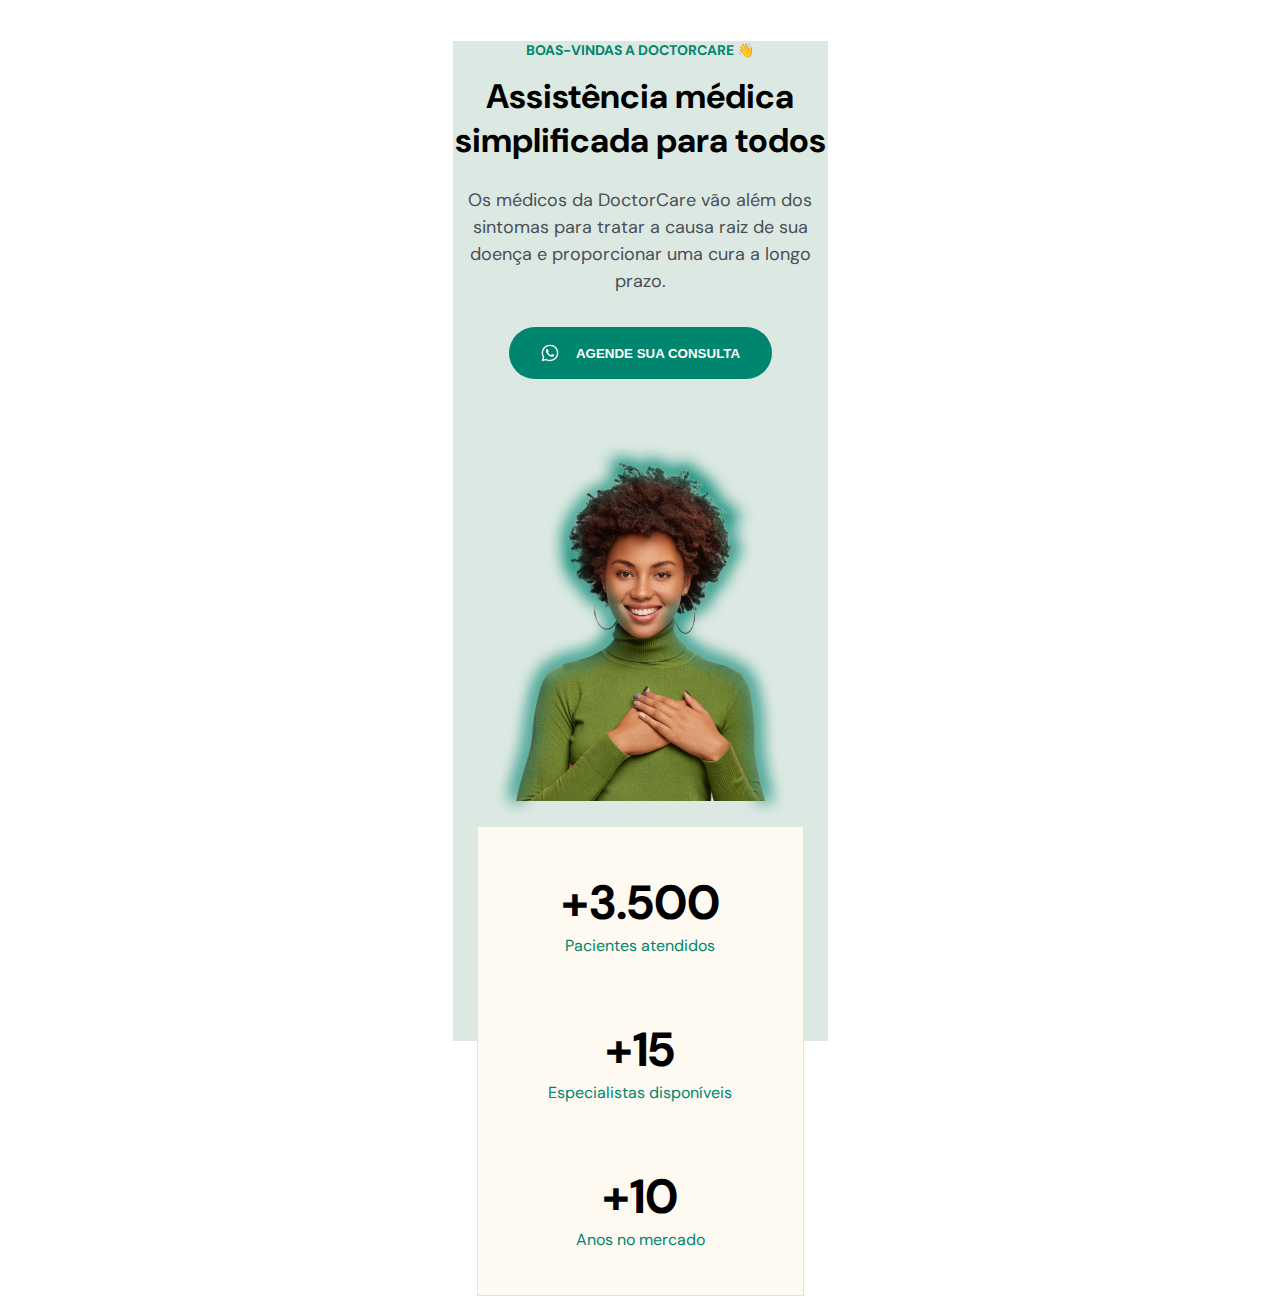
==== index.html @ 3f509d07 "NLW Return 🔥- First Class" ====
<!DOCTYPE html>
<html lang="en">

<head>
    <meta charset="UTF-8">
    <meta name="viewport" content="width=device-width, initial-scale=1.0">
    <title>DoctorCare</title>
    <link rel="stylesheet" href="style.css">
    <link rel="preconnect" href="https://fonts.googleapis.com">
    <link rel="preconnect" href="https://fonts.gstatic.com" crossorigin>
    <link href="https://fonts.googleapis.com/css2?family=DM+Sans:wght@400;700&display=swap" rel="stylesheet">
</head>

<body>
    <header>

        <h4>
            BOAS-VINDAS A DOCTORCARE 👋
        </h4>
        <h1>
            Assistência médica simplificada para todos
        </h1>
        <p>
            Os médicos da DoctorCare vão além dos sintomas para tratar a causa raiz de sua doença e proporcionar uma cura a
            longo prazo.
        </p>
        <button>
            <svg width="20" height="20" viewBox="0 0 20 20" fill="none" xmlns="http://www.w3.org/2000/svg">
                <path
                    d="M13.8337 11.6667C13.667 11.5833 12.5837 11.0833 12.417 11C12.2503 10.9167 12.0837 10.9167 11.917 11.0833C11.7503 11.25 11.417 11.75 11.2503 11.9167C11.167 12.0833 11.0003 12.0833 10.8337 12C10.2503 11.75 9.66699 11.4167 9.16699 11C8.75033 10.5833 8.33366 10.0833 8.00033 9.58334C7.91699 9.41668 8.00033 9.25001 8.08366 9.16668C8.16699 9.08334 8.25033 8.91668 8.41699 8.83334C8.50033 8.75001 8.58366 8.58334 8.58366 8.50001C8.66699 8.41668 8.66699 8.25001 8.58366 8.16668C8.50033 8.08334 8.08366 7.08334 7.91699 6.66668C7.83366 6.08334 7.66699 6.08334 7.50033 6.08334C7.41699 6.08334 7.25033 6.08334 7.08366 6.08334C6.91699 6.08334 6.66699 6.25001 6.58366 6.33334C6.08366 6.83334 5.83366 7.41668 5.83366 8.08334C5.91699 8.83334 6.16699 9.58334 6.66699 10.25C7.58366 11.5833 8.75033 12.6667 10.167 13.3333C10.5837 13.5 10.917 13.6667 11.3337 13.75C11.7503 13.9167 12.167 13.9167 12.667 13.8333C13.2503 13.75 13.7503 13.3333 14.0837 12.8333C14.2503 12.5 14.2503 12.1667 14.167 11.8333C14.167 11.8333 14.0003 11.75 13.8337 11.6667ZM15.917 4.08334C12.667 0.833344 7.41699 0.833344 4.16699 4.08334C1.50033 6.75001 1.00033 10.8333 2.83366 14.0833L1.66699 18.3333L6.08366 17.1667C7.33366 17.8333 8.66699 18.1667 10.0003 18.1667C14.5837 18.1667 18.2503 14.5 18.2503 9.91668C18.3337 7.75001 17.417 5.66668 15.917 4.08334ZM13.667 15.75C12.5837 16.4167 11.3337 16.8333 10.0003 16.8333C8.75033 16.8333 7.58366 16.5 6.50033 15.9167L6.25033 15.75L3.66699 16.4167L4.33366 13.9167L4.16699 13.6667C2.16699 10.3333 3.16699 6.16668 6.41699 4.08334C9.66699 2.00001 13.8337 3.08334 15.8337 6.25001C17.8337 9.50001 16.917 13.75 13.667 15.75Z"
                    fill="white" />
            </svg>
    
            Agende sua consulta
        </button>
        <img src="assets/Hero.png" alt="hero">
        <div class="bg">
            <div class="item-bg">
                <h3>+3.500</h3>
                <p>Pacientes atendidos</p>
            </div>
            <div class="item-bg">
                <h3>+15</h3>
                <p>Especialistas disponíveis</p>
            </div>
            <div class="item-bg">
                <h3>+10</h3>
                <p>Anos no mercado</p>
            </div>
        </div>
    </header>
</body>

</html>
---- style.css ----
* {
    margin: 0;
    box-sizing: border-box;
    padding: 0;
}

:root {
    font-size: 62.5%;
    --primary-color: hsl(170, 100%, 26%);
    --brand: hsl(148, 23%, 89%);
    --headline: hsl(210, 11%, 15%, );
    --paragraph: hsl(210, 9%, 31%);
}

body {
    font-family: 'DM Sans';
    font-size: 1.6rem;
    text-align: center;
}

header {
    background: var(--brand);
    width: 37.5rem;
    height: 100rem;
    margin-right: auto;
    margin-left: auto;
    margin-top: 4.1rem;
}

p {
    font-size: 1.8rem;
    line-height: 150%;
    font-weight: 400;
    color: var(--paragraph);
    margin-bottom: 3.2rem;
}

h1 {
    font-size: 3.4rem;
    color: var(--headline);
    line-height: 130%;
    margin-bottom: 2.4rem;
}

h4 {
    font-size: 1.4rem;
    margin-bottom: 1.6rem;
    color: var(--primary-color);
}

button {
    /* position: absolute; */
    border: none;
    border-radius: 4rem;

    width: 26.3rem;
    height: 5.2rem;

    background: var(--primary-color);
    color: hsl(0, 0%, 100%);
    size: 1.4rem;
    font-weight: 700;
    text-transform: uppercase;

    display: flex;
    justify-content: center;
    align-items: center;
    gap: 1.6rem;

    margin-left: auto;
    margin-right: auto;
    margin-bottom: 6rem;
}

.bg {
    width: 32.7rem;
    height: 47rem;
    background: #FFFAF1;
    margin-inline: auto;
    display: flex;
    flex-direction: column;
    justify-content: center;
    border: 0.01rem solid #DCE9E2;
    border-radius: 0.06rem;
    gap: 6rem;
}

.item-bg p {
    /* margin-bottom: 6rem; */
    margin: 0;
    color: var(--primary-color);
    font-size: 1.6rem;
}
.item-bg h3{
    color: var(--headline);
    font-size: 4.8rem;
}
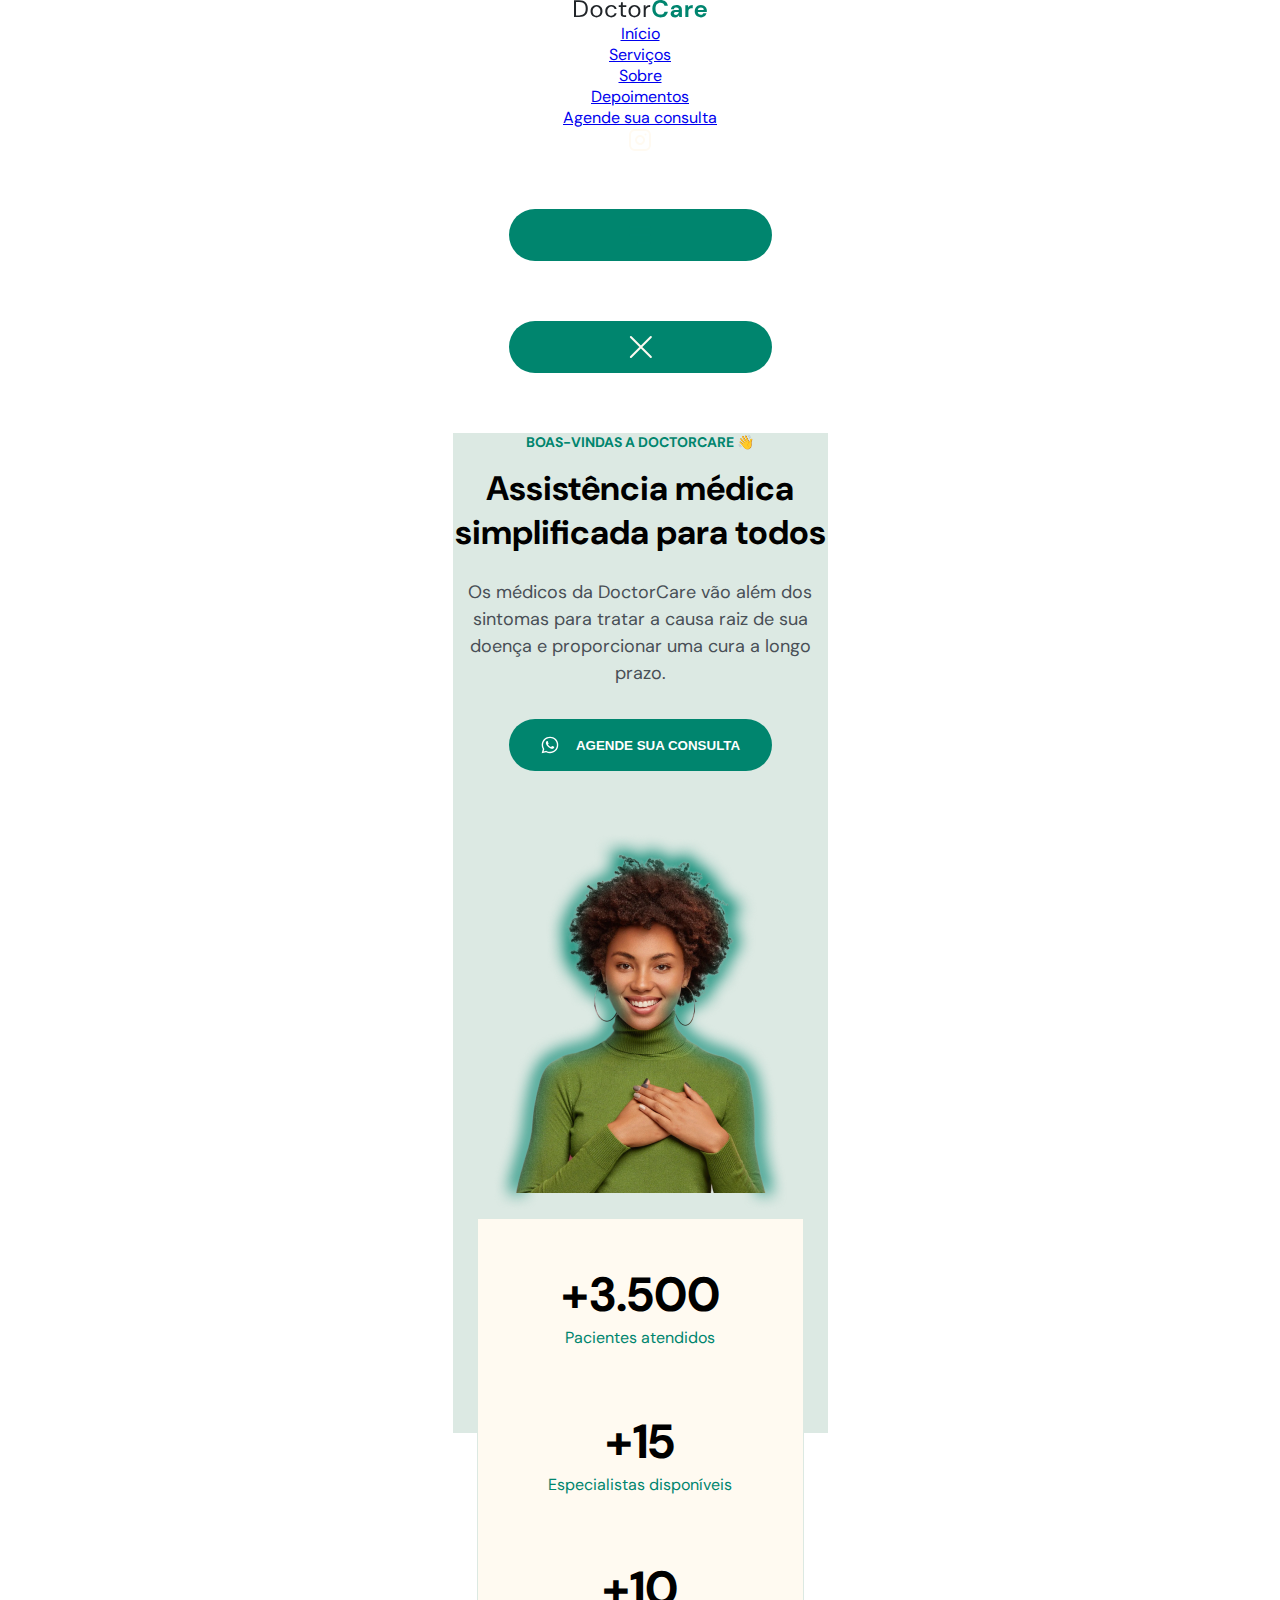
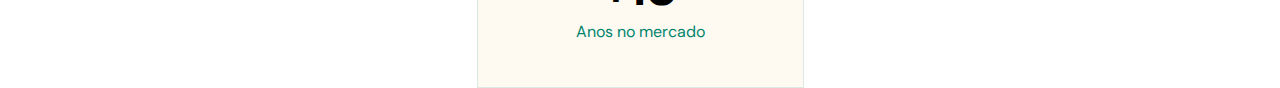
==== commit ce3ea3ae: "add content of navigation bar and menu" ====
--- a/index.html
+++ b/index.html
@@ -11,9 +11,108 @@
     <link href="https://fonts.googleapis.com/css2?family=DM+Sans:wght@400;700&display=swap" rel="stylesheet">
 </head>
 
-<body>
-    <header>
+<body onscroll="onScroll()">
+    <nav class="">
+        <div class="wrapper">
+            <a class="logo" href="#"><svg width="133" height="18" viewBox="0 0 133 18" fill="none"
+                    xmlns="http://www.w3.org/2000/svg">
+                    <path
+                        d="M0 17.088V0.287999H5.16C8.12 0.287999 10.296 1.04 11.688 2.544C13.096 4.048 13.8 6.112 13.8 8.736C13.8 11.312 13.096 13.352 11.688 14.856C10.296 16.344 8.12 17.088 5.16 17.088H0ZM2.016 15.408H5.112C6.744 15.408 8.04 15.144 9 14.616C9.976 14.072 10.672 13.304 11.088 12.312C11.504 11.304 11.712 10.112 11.712 8.736C11.712 7.328 11.504 6.12 11.088 5.112C10.672 4.104 9.976 3.328 9 2.784C8.04 2.24 6.744 1.968 5.112 1.968H2.016V15.408Z"
+                        fill="#212529" />
+                    <path
+                        d="M22.4949 17.376C21.3749 17.376 20.3669 17.12 19.4709 16.608C18.5749 16.096 17.8629 15.376 17.3349 14.448C16.8229 13.504 16.5669 12.4 16.5669 11.136C16.5669 9.872 16.8309 8.776 17.3589 7.848C17.8869 6.904 18.5989 6.176 19.4949 5.664C20.4069 5.152 21.4229 4.896 22.5429 4.896C23.6629 4.896 24.6709 5.152 25.5669 5.664C26.4629 6.176 27.1669 6.904 27.6789 7.848C28.2069 8.776 28.4709 9.872 28.4709 11.136C28.4709 12.4 28.2069 13.504 27.6789 14.448C27.1509 15.376 26.4309 16.096 25.5189 16.608C24.6229 17.12 23.6149 17.376 22.4949 17.376ZM22.4949 15.648C23.1829 15.648 23.8229 15.48 24.4149 15.144C25.0069 14.808 25.4869 14.304 25.8549 13.632C26.2229 12.96 26.4069 12.128 26.4069 11.136C26.4069 10.144 26.2229 9.312 25.8549 8.64C25.5029 7.968 25.0309 7.464 24.4389 7.128C23.8469 6.792 23.2149 6.624 22.5429 6.624C21.8549 6.624 21.2149 6.792 20.6229 7.128C20.0309 7.464 19.5509 7.968 19.1829 8.64C18.8149 9.312 18.6309 10.144 18.6309 11.136C18.6309 12.128 18.8149 12.96 19.1829 13.632C19.5509 14.304 20.0229 14.808 20.5989 15.144C21.1909 15.48 21.8229 15.648 22.4949 15.648Z"
+                        fill="#212529" />
+                    <path
+                        d="M37.2261 17.376C36.0901 17.376 35.0661 17.12 34.1541 16.608C33.2581 16.08 32.5461 15.352 32.0181 14.424C31.5061 13.48 31.2501 12.384 31.2501 11.136C31.2501 9.888 31.5061 8.8 32.0181 7.872C32.5461 6.928 33.2581 6.2 34.1541 5.688C35.0661 5.16 36.0901 4.896 37.2261 4.896C38.6341 4.896 39.8181 5.264 40.7781 6C41.7541 6.736 42.3701 7.72 42.6261 8.952H40.5621C40.4021 8.216 40.0101 7.648 39.3861 7.248C38.7621 6.832 38.0341 6.624 37.2021 6.624C36.5301 6.624 35.8981 6.792 35.3061 7.128C34.7141 7.464 34.2341 7.968 33.8661 8.64C33.4981 9.312 33.3141 10.144 33.3141 11.136C33.3141 12.128 33.4981 12.96 33.8661 13.632C34.2341 14.304 34.7141 14.816 35.3061 15.168C35.8981 15.504 36.5301 15.672 37.2021 15.672C38.0341 15.672 38.7621 15.472 39.3861 15.072C40.0101 14.656 40.4021 14.072 40.5621 13.32H42.6261C42.3861 14.52 41.7781 15.496 40.8021 16.248C39.8261 17 38.6341 17.376 37.2261 17.376Z"
+                        fill="#212529" />
+                    <path
+                        d="M50.2974 17.088C49.2094 17.088 48.3534 16.824 47.7294 16.296C47.1054 15.768 46.7934 14.816 46.7934 13.44V6.888H44.7294V5.184H46.7934L47.0574 2.328H48.8094V5.184H52.3134V6.888H48.8094V13.44C48.8094 14.192 48.9614 14.704 49.2654 14.976C49.5694 15.232 50.1054 15.36 50.8734 15.36H52.1214V17.088H50.2974Z"
+                        fill="#212529" />
+                    <path
+                        d="M60.4506 17.376C59.3306 17.376 58.3226 17.12 57.4266 16.608C56.5306 16.096 55.8186 15.376 55.2906 14.448C54.7786 13.504 54.5226 12.4 54.5226 11.136C54.5226 9.872 54.7866 8.776 55.3146 7.848C55.8426 6.904 56.5546 6.176 57.4506 5.664C58.3626 5.152 59.3786 4.896 60.4986 4.896C61.6186 4.896 62.6266 5.152 63.5226 5.664C64.4186 6.176 65.1226 6.904 65.6346 7.848C66.1626 8.776 66.4266 9.872 66.4266 11.136C66.4266 12.4 66.1626 13.504 65.6346 14.448C65.1066 15.376 64.3866 16.096 63.4746 16.608C62.5786 17.12 61.5706 17.376 60.4506 17.376ZM60.4506 15.648C61.1386 15.648 61.7786 15.48 62.3706 15.144C62.9626 14.808 63.4426 14.304 63.8106 13.632C64.1786 12.96 64.3626 12.128 64.3626 11.136C64.3626 10.144 64.1786 9.312 63.8106 8.64C63.4586 7.968 62.9866 7.464 62.3946 7.128C61.8026 6.792 61.1706 6.624 60.4986 6.624C59.8106 6.624 59.1706 6.792 58.5786 7.128C57.9866 7.464 57.5066 7.968 57.1386 8.64C56.7706 9.312 56.5866 10.144 56.5866 11.136C56.5866 12.128 56.7706 12.96 57.1386 13.632C57.5066 14.304 57.9786 14.808 58.5546 15.144C59.1466 15.48 59.7786 15.648 60.4506 15.648Z"
+                        fill="#212529" />
+                    <path
+                        d="M69.7097 17.088V5.184H71.5337L71.7017 7.464C72.0697 6.68 72.6297 6.056 73.3817 5.592C74.1337 5.128 75.0617 4.896 76.1657 4.896V7.008H75.6137C74.9097 7.008 74.2617 7.136 73.6697 7.392C73.0777 7.632 72.6057 8.048 72.2537 8.64C71.9017 9.232 71.7257 10.048 71.7257 11.088V17.088H69.7097Z"
+                        fill="#212529" />
+                    <path
+                        d="M86.4924 17.376C84.7964 17.376 83.3404 17.016 82.1244 16.296C80.9084 15.56 79.9724 14.544 79.3164 13.248C78.6604 11.936 78.3324 10.424 78.3324 8.712C78.3324 7 78.6604 5.488 79.3164 4.176C79.9724 2.864 80.9084 1.84 82.1244 1.104C83.3404 0.368 84.7964 0 86.4924 0C88.5084 0 90.1564 0.504 91.4364 1.512C92.7324 2.504 93.5404 3.904 93.8604 5.712H90.4764C90.2684 4.8 89.8204 4.088 89.1324 3.576C88.4604 3.048 87.5644 2.784 86.4444 2.784C84.8924 2.784 83.6764 3.312 82.7964 4.368C81.9164 5.424 81.4764 6.872 81.4764 8.712C81.4764 10.552 81.9164 12 82.7964 13.056C83.6764 14.096 84.8924 14.616 86.4444 14.616C87.5644 14.616 88.4604 14.376 89.1324 13.896C89.8204 13.4 90.2684 12.72 90.4764 11.856H93.8604C93.5404 13.584 92.7324 14.936 91.4364 15.912C90.1564 16.888 88.5084 17.376 86.4924 17.376Z"
+                        fill="#00856F" />
+                    <path
+                        d="M101.092 17.376C100.068 17.376 99.2278 17.216 98.5718 16.896C97.9158 16.56 97.4277 16.12 97.1077 15.576C96.7878 15.032 96.6278 14.432 96.6278 13.776C96.6278 12.672 97.0598 11.776 97.9238 11.088C98.7878 10.4 100.084 10.056 101.812 10.056H104.836V9.768C104.836 8.952 104.604 8.352 104.14 7.968C103.676 7.584 103.1 7.392 102.412 7.392C101.788 7.392 101.244 7.544 100.78 7.848C100.316 8.136 100.028 8.568 99.9157 9.144H96.9157C96.9958 8.28 97.2837 7.528 97.7797 6.888C98.2917 6.248 98.9477 5.76 99.7477 5.424C100.548 5.072 101.444 4.896 102.436 4.896C104.132 4.896 105.468 5.32 106.444 6.168C107.42 7.016 107.908 8.216 107.908 9.768V17.088H105.292L105.004 15.168C104.652 15.808 104.156 16.336 103.516 16.752C102.892 17.168 102.084 17.376 101.092 17.376ZM101.788 14.976C102.668 14.976 103.348 14.688 103.828 14.112C104.324 13.536 104.636 12.824 104.764 11.976H102.148C101.332 11.976 100.748 12.128 100.396 12.432C100.044 12.72 99.8678 13.08 99.8678 13.512C99.8678 13.976 100.044 14.336 100.396 14.592C100.748 14.848 101.212 14.976 101.788 14.976Z"
+                        fill="#00856F" />
+                    <path
+                        d="M111.319 17.088V5.184H114.055L114.343 7.416C114.775 6.648 115.359 6.04 116.095 5.592C116.847 5.128 117.727 4.896 118.735 4.896V8.136H117.871C117.199 8.136 116.599 8.24 116.071 8.448C115.543 8.656 115.127 9.016 114.823 9.528C114.535 10.04 114.391 10.752 114.391 11.664V17.088H111.319Z"
+                        fill="#00856F" />
+                    <path
+                        d="M126.888 17.376C125.688 17.376 124.624 17.12 123.696 16.608C122.768 16.096 122.04 15.376 121.512 14.448C120.984 13.52 120.72 12.448 120.72 11.232C120.72 10 120.976 8.904 121.488 7.944C122.016 6.984 122.736 6.24 123.648 5.712C124.576 5.168 125.664 4.896 126.912 4.896C128.08 4.896 129.112 5.152 130.008 5.664C130.904 6.176 131.6 6.88 132.096 7.776C132.608 8.656 132.864 9.64 132.864 10.728C132.864 10.904 132.856 11.088 132.84 11.28C132.84 11.472 132.832 11.672 132.816 11.88H123.768C123.832 12.808 124.152 13.536 124.728 14.064C125.32 14.592 126.032 14.856 126.864 14.856C127.488 14.856 128.008 14.72 128.424 14.448C128.856 14.16 129.176 13.792 129.384 13.344H132.504C132.28 14.096 131.904 14.784 131.376 15.408C130.864 16.016 130.224 16.496 129.456 16.848C128.704 17.2 127.848 17.376 126.888 17.376ZM126.912 7.392C126.16 7.392 125.496 7.608 124.92 8.04C124.344 8.456 123.976 9.096 123.816 9.96H129.744C129.696 9.176 129.408 8.552 128.88 8.088C128.352 7.624 127.696 7.392 126.912 7.392Z"
+                        fill="#00856F" />
+                </svg>
+            </a>
+            <div class="menu">
+                <ul>
+                    <li><a href="#">Início</a></li>
+                    <li><a href="#">Serviços</a></li>
+                    <li><a href="#">Sobre</a></li>
+                    <li><a href="#">Depoimentos</a></li>
+                </ul>
+                <a href="#" class="button">Agende sua consulta</a>
+                <ul class="social-links">
+                    <li><a href="#">
+                            <svg width="24" height="24" viewBox="0 0 24 24" fill="none"
+                                xmlns="http://www.w3.org/2000/svg">
+                                <path
+                                    d="M17 1.99997H7C4.23858 1.99997 2 4.23855 2 6.99997V17C2 19.7614 4.23858 22 7 22H17C19.7614 22 22 19.7614 22 17V6.99997C22 4.23855 19.7614 1.99997 17 1.99997Z"
+                                    stroke="#FFFAF1" stroke-width="2" stroke-linecap="round" stroke-linejoin="round" />
+                                <path
+                                    d="M15.9997 11.3701C16.1231 12.2023 15.981 13.0523 15.5935 13.7991C15.206 14.5459 14.5929 15.1515 13.8413 15.5297C13.0898 15.908 12.2382 16.0397 11.4075 15.906C10.5768 15.7723 9.80947 15.3801 9.21455 14.7852C8.61962 14.1903 8.22744 13.4229 8.09377 12.5923C7.96011 11.7616 8.09177 10.91 8.47003 10.1584C8.84829 9.40691 9.45389 8.7938 10.2007 8.4063C10.9475 8.0188 11.7975 7.87665 12.6297 8.00006C13.4786 8.12594 14.2646 8.52152 14.8714 9.12836C15.4782 9.73521 15.8738 10.5211 15.9997 11.3701Z"
+                                    stroke="#FFFAF1" stroke-width="2" stroke-linecap="round" stroke-linejoin="round" />
+                                <path d="M17.5 6.49997H17.51" stroke="#FFFAF1" stroke-width="2" stroke-linecap="round"
+                                    stroke-linejoin="round" />
+                            </svg>
 
+                        </a></li>
+                    <li><a href="#"><svg width="23" height="22" viewBox="0 0 23 22" fill="none"
+                                xmlns="http://www.w3.org/2000/svg">
+                                <path
+                                    d="M16.2918 12.0359V15.4248H14.2381V12.2623C14.2381 11.4684 13.941 10.9267 13.1974 10.9267C12.63 10.9267 12.2917 11.2915 12.1432 11.6454C12.0895 11.7719 12.0752 11.9479 12.0752 12.1239V15.4248H10.0205C10.0205 15.4248 10.0483 10.0696 10.0205 9.51502H12.0752V10.3519L12.0617 10.3712H12.0752V10.3528C12.3483 9.94952 12.8351 9.37568 13.9267 9.37568C15.2779 9.37568 16.2918 10.2209 16.2918 12.0359V12.0359ZM7.87095 6.6651C7.1685 6.6651 6.7085 7.10693 6.7085 7.68627C6.7085 8.2546 7.15508 8.70835 7.84412 8.70835H7.85754C8.57437 8.70835 9.02 8.25368 9.02 7.68627C9.00658 7.10693 8.57437 6.6651 7.87095 6.6651V6.6651ZM6.8302 15.4248H8.88487V9.51502H6.8302V15.4248V15.4248Z"
+                                    fill="white" />
+                                <path
+                                    d="M5.75008 3.66668C5.24175 3.66668 4.75424 3.85983 4.39479 4.20365C4.03535 4.54746 3.83341 5.01378 3.83341 5.50001V16.5C3.83341 16.9862 4.03535 17.4526 4.39479 17.7964C4.75424 18.1402 5.24175 18.3333 5.75008 18.3333H17.2501C17.7584 18.3333 18.2459 18.1402 18.6054 17.7964C18.9648 17.4526 19.1667 16.9862 19.1667 16.5V5.50001C19.1667 5.01378 18.9648 4.54746 18.6054 4.20365C18.2459 3.85983 17.7584 3.66668 17.2501 3.66668H5.75008ZM5.75008 1.83334H17.2501C18.2667 1.83334 19.2418 2.21965 19.9607 2.90729C20.6795 3.59492 21.0834 4.52755 21.0834 5.50001V16.5C21.0834 17.4725 20.6795 18.4051 19.9607 19.0927C19.2418 19.7804 18.2667 20.1667 17.2501 20.1667H5.75008C4.73342 20.1667 3.75839 19.7804 3.03951 19.0927C2.32062 18.4051 1.91675 17.4725 1.91675 16.5V5.50001C1.91675 4.52755 2.32062 3.59492 3.03951 2.90729C3.75839 2.21965 4.73342 1.83334 5.75008 1.83334V1.83334Z"
+                                    fill="white" />
+                            </svg>
+
+                        </a></li>
+                    <li><a href="#"><svg width="20" height="20" viewBox="0 0 20 20" fill="none"
+                                xmlns="http://www.w3.org/2000/svg">
+                                <path
+                                    d="M6.5625 17.1875C4.6875 17.8125 2.8125 16.5625 2.1875 15.9375M7.1875 17.8125C7.1875 17.8125 6.5625 15.3125 7.8125 14.0625C7.8125 14.0625 5.3125 14.0625 3.4375 12.1875C1.5625 10.3125 2.1875 6.5625 3.4375 5.3125C2.8125 3.4375 4.0625 2.1875 4.0625 2.1875C4.0625 2.1875 5.9375 2.1875 7.1875 3.4375C8.4375 2.8125 11.5625 2.8125 12.8125 3.4375C14.0625 2.1875 15.9375 2.1875 15.9375 2.1875C15.9375 2.1875 17.1875 3.4375 16.5625 5.3125C17.8125 6.5625 18.4375 10.3125 16.5625 12.1875C14.6875 14.0625 12.1875 14.0625 12.1875 14.0625C13.4375 15.3125 12.8125 17.8125 12.8125 17.8125H7.1875Z"
+                                    stroke="white" stroke-width="1.875" stroke-linecap="round"
+                                    stroke-linejoin="round" />
+                            </svg>
+                        </a></li>
+                </ul>
+            </div>
+            <button aria-expanded="false" aria-label="Menu fechado" onclick="openMenu()" class="open-menu">
+                <svg width="40" height="40" viewBox="0 0 40 40" fill="none" xmlns="http://www.w3.org/2000/svg">
+                    <path d="M10 20H30" stroke="#00856F" stroke-width="2" stroke-linecap="round"
+                        stroke-linejoin="round" />
+                    <path d="M10 12H30" stroke="#00856F" stroke-width="2" stroke-linecap="round"
+                        stroke-linejoin="round" />
+                    <path d="M18 28L30 28" stroke="#00856F" stroke-width="2" stroke-linecap="round"
+                        stroke-linejoin="round" />
+                </svg>
+            </button>
+            <button aria-expanded="true" aria-label="Menu aberto" onclick="closeMenu()" class="close-menu">
+                <svg width="41" height="40" viewBox="0 0 41 40" fill="none" xmlns="http://www.w3.org/2000/svg">
+                    <path d="M30.864 10L10.864 30M10.864 10L30.864 30" stroke="#FFFAF1" stroke-width="2"
+                        stroke-linecap="round" stroke-linejoin="round" />
+                </svg>
+
+            </button>
+        </div>
+
+    </nav>
+    <header class="wrapper">
         <h4>
             BOAS-VINDAS A DOCTORCARE 👋
         </h4>
@@ -21,7 +120,8 @@
             Assistência médica simplificada para todos
         </h1>
         <p>
-            Os médicos da DoctorCare vão além dos sintomas para tratar a causa raiz de sua doença e proporcionar uma cura a
+            Os médicos da DoctorCare vão além dos sintomas para tratar a causa raiz de sua doença e proporcionar uma
+            cura a
             longo prazo.
         </p>
         <button>
@@ -30,7 +130,7 @@
                     d="M13.8337 11.6667C13.667 11.5833 12.5837 11.0833 12.417 11C12.2503 10.9167 12.0837 10.9167 11.917 11.0833C11.7503 11.25 11.417 11.75 11.2503 11.9167C11.167 12.0833 11.0003 12.0833 10.8337 12C10.2503 11.75 9.66699 11.4167 9.16699 11C8.75033 10.5833 8.33366 10.0833 8.00033 9.58334C7.91699 9.41668 8.00033 9.25001 8.08366 9.16668C8.16699 9.08334 8.25033 8.91668 8.41699 8.83334C8.50033 8.75001 8.58366 8.58334 8.58366 8.50001C8.66699 8.41668 8.66699 8.25001 8.58366 8.16668C8.50033 8.08334 8.08366 7.08334 7.91699 6.66668C7.83366 6.08334 7.66699 6.08334 7.50033 6.08334C7.41699 6.08334 7.25033 6.08334 7.08366 6.08334C6.91699 6.08334 6.66699 6.25001 6.58366 6.33334C6.08366 6.83334 5.83366 7.41668 5.83366 8.08334C5.91699 8.83334 6.16699 9.58334 6.66699 10.25C7.58366 11.5833 8.75033 12.6667 10.167 13.3333C10.5837 13.5 10.917 13.6667 11.3337 13.75C11.7503 13.9167 12.167 13.9167 12.667 13.8333C13.2503 13.75 13.7503 13.3333 14.0837 12.8333C14.2503 12.5 14.2503 12.1667 14.167 11.8333C14.167 11.8333 14.0003 11.75 13.8337 11.6667ZM15.917 4.08334C12.667 0.833344 7.41699 0.833344 4.16699 4.08334C1.50033 6.75001 1.00033 10.8333 2.83366 14.0833L1.66699 18.3333L6.08366 17.1667C7.33366 17.8333 8.66699 18.1667 10.0003 18.1667C14.5837 18.1667 18.2503 14.5 18.2503 9.91668C18.3337 7.75001 17.417 5.66668 15.917 4.08334ZM13.667 15.75C12.5837 16.4167 11.3337 16.8333 10.0003 16.8333C8.75033 16.8333 7.58366 16.5 6.50033 15.9167L6.25033 15.75L3.66699 16.4167L4.33366 13.9167L4.16699 13.6667C2.16699 10.3333 3.16699 6.16668 6.41699 4.08334C9.66699 2.00001 13.8337 3.08334 15.8337 6.25001C17.8337 9.50001 16.917 13.75 13.667 15.75Z"
                     fill="white" />
             </svg>
-    
+
             Agende sua consulta
         </button>
         <img src="assets/Hero.png" alt="hero">
@@ -49,6 +149,7 @@
             </div>
         </div>
     </header>
+    <script src="main.js"></script>
 </body>
 
 </html>